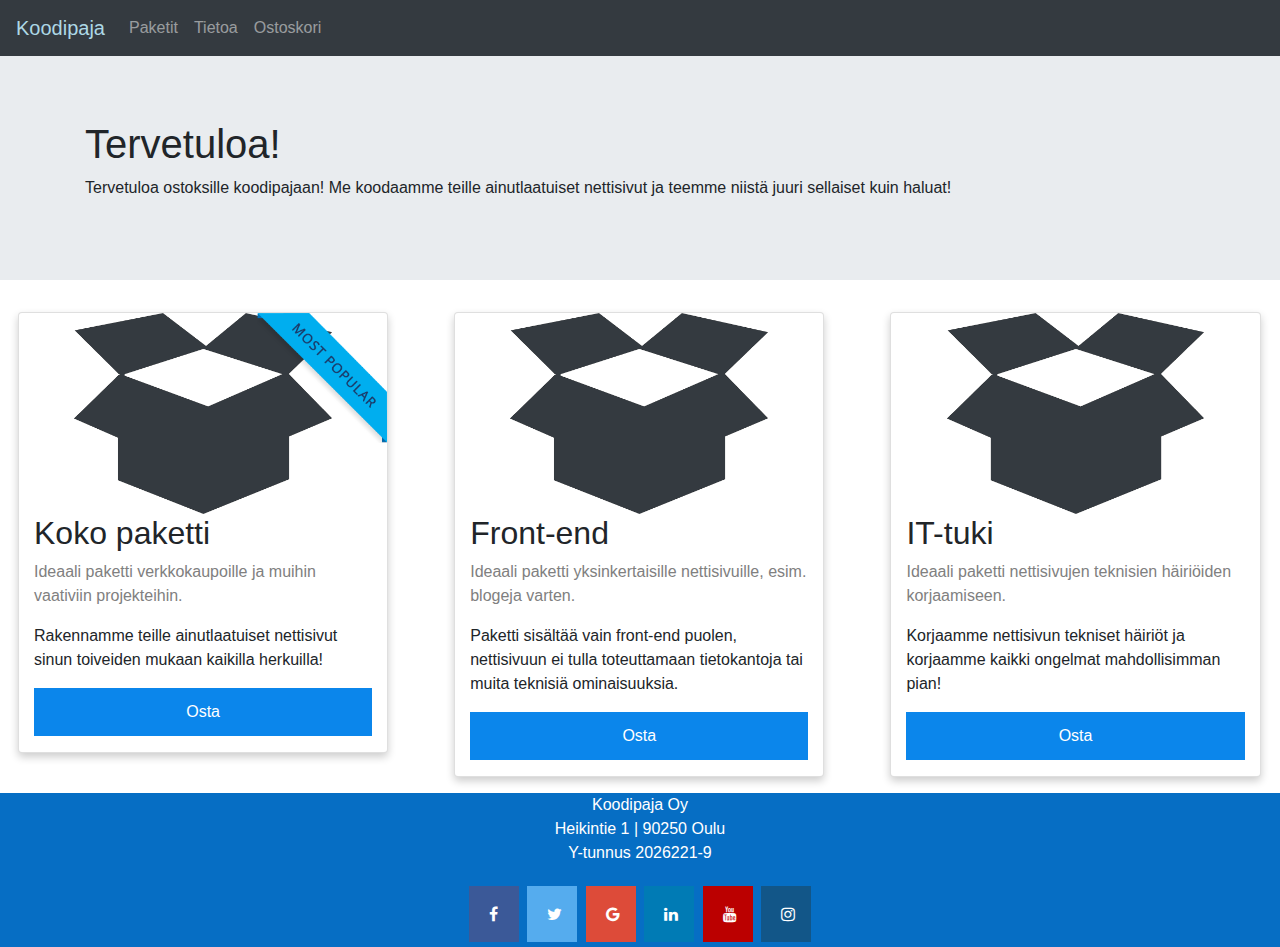
==== koodipaja/index.html @ 2256ec49 "lisätty ostoskori" ====
<!DOCTYPE html>
<html>
<head>
    <meta charset='utf-8'>
    <meta http-equiv='X-UA-Compatible' content='IE=edge'>
    <title>Page Title</title>
    <meta name='viewport' content='width=device-width, initial-scale=1'>
    <link rel='stylesheet' type='text/css' media='screen' href='main.css'>
    <script src='main.js'></script>

    <link rel="stylesheet" href="https://maxcdn.bootstrapcdn.com/bootstrap/4.5.2/css/bootstrap.min.css">
    <script src="https://ajax.googleapis.com/ajax/libs/jquery/3.5.1/jquery.min.js"></script>
    <script src="https://cdnjs.cloudflare.com/ajax/libs/popper.js/1.16.0/umd/popper.min.js"></script>
    <script src="https://maxcdn.bootstrapcdn.com/bootstrap/4.5.2/js/bootstrap.min.js"></script>
    
    <script src="https://ajax.googleapis.com/ajax/libs/jquery/3.5.1/jquery.min.js"></script>
    <script src="https://cdnjs.cloudflare.com/ajax/libs/popper.js/1.16.0/umd/popper.min.js"></script>
    <script src="https://maxcdn.bootstrapcdn.com/bootstrap/4.5.2/js/bootstrap.min.js"></script>

    <link rel="stylesheet" href="https://cdnjs.cloudflare.com/ajax/libs/font-awesome/4.7.0/css/font-awesome.min.css">

</head>
<body>
    <nav class="navbar navbar-expand-md bg-dark navbar-dark">
        <a style="color: lightblue;" class="navbar-brand" href="index.html">Koodipaja</a>
        <button class="navbar-toggler" type="button" data-toggle="collapse" data-target="#collapsibleNavbar">
          <span class="navbar-toggler-icon"></span>
        </button>
        <div class="collapse navbar-collapse" id="collapsibleNavbar">
          <ul class="navbar-nav">
            <li class="nav-item">
              <a class="nav-link" href="paketit.html">Paketit</a>
            </li>
            <li class="nav-item">
              <a class="nav-link" href="tietoa.html">Tietoa</a>
            </li>
            <li class="nav-item">
              <a class="nav-link" href="ostoskori.html">Ostoskori</a>
            </li>
          </ul>
        </div>  
      </nav>
      <div class="alert alert-success" id="success">
        <strong>Onnistui!</strong> Tuote lisättiin ostoskoriin
      </div>
      <div class="jumbotron jumbotron-fluid">
        <div class="container">
          <h1>Tervetuloa!</h1>      
          <p>Tervetuloa ostoksille koodipajaan! Me koodaamme teille ainutlaatuiset nettisivut ja teemme niistä juuri sellaiset kuin haluat!</p>
        </div>
      </div>
      
      <div class="row">
        <div class="column">
          <div class="card" style="margin-left: 25px; margin-right: 25px;" id="box1">
            <img src="./img/most-popular-png-1.png" style="width: 130px; height: 130px; position: absolute; right: 0px; z-index: 1;"> <img src="./img/img_90947.png" style="width:70%; position: relative; margin-left: auto; margin-right: auto;">
            <div class="container">
              <h2>Koko paketti</h2>
              <p class="title">Ideaali paketti verkkokaupoille ja muihin vaativiin projekteihin.</p>
              <p>Rakennamme teille ainutlaatuiset nettisivut sinun toiveiden mukaan kaikilla herkuilla!</p>
              <p><button class="button" id="btn" onclick="buy();">Osta</button></p>
            </div>
          </div>
        </div>
      
        <div class="column">
          <div class="card" style="margin-left: 25px; margin-right: 25px;" id="box1">
            <img src="./img/img_90947.png" style="width:70%; position: relative; margin-left: auto; margin-right: auto;">
            <div class="container">
              <h2>Front-end</h2>
              <p class="title">Ideaali paketti yksinkertaisille nettisivuille, esim. blogeja varten.</p>
              <p>Paketti sisältää vain front-end puolen, nettisivuun ei tulla toteuttamaan tietokantoja tai muita teknisiä ominaisuuksia.</p>
              <p><button class="button" id="btn" onclick="buy();">Osta</button></p>
            </div>
          </div>
        </div>
        
        <div class="column">
          <div class="card" style="margin-left: 25px; margin-right: 25px;" id="box1">
            <img src="./img/img_90947.png" style="width:70%; position: relative; margin-left: auto; margin-right: auto;">
            <div class="container">
              <h2>IT-tuki</h2>
              <p class="title">Ideaali paketti nettisivujen teknisien häiriöiden korjaamiseen.</p>
              <p>Korjaamme nettisivun tekniset häiriöt ja korjaamme kaikki ongelmat mahdollisimman pian!</p>
              <p><button class="button" id="btn" onclick="buy();">Osta</button></p>
            </div>
          </div>
        </div>
      </div>
      </div>
      <footer>
      <div class="footer">
        <p>Koodipaja Oy <br> Heikintie 1 | 90250 Oulu <br> Y-tunnus 2026221-9</p>
        <a href="https://www.facebook.com/" class="fa fa-facebook"></a>
        <a href="https://twitter.com/" class="fa fa-twitter"></a>
        <a href="https://google.com/" class="fa fa-google"></a>
        <a href="https://www.linkedin.com/" class="fa fa-linkedin"></a>
        <a href="https://www.youtube.com/" class="fa fa-youtube"></a>
        <a href="https://www.instagram.com/" class="fa fa-instagram"></a>
      </div>
    </footer>
</body>
</html>
---- koodipaja/main.css ----
html {
    box-sizing: border-box;
  }
  
  body {
      overflow-y: scroll;
      overflow-x: hidden;
  }

  *, *:before, *:after {
    box-sizing: inherit;
  }

  .column {
    float: left;
    width: 33.3%;
    margin-bottom: 16px;
    padding: 0 8px;
  }
  
  @media screen and (max-width: 650px) {
    .column {
      width: 100%;
      display: block;
    }
  }
  
  .card {
    box-shadow: 0 4px 8px 0 rgba(0, 0, 0, 0.2);
  }
  
  .container {
    padding: 0 16px;
  }
  
  .container::after, .row::after {
    content: "";
    clear: both;
    display: table;
  }
  
  .title {
    color: grey;
  }
  
  .button {
    border: none;
    outline: 0;
    display: inline-block;
    padding: 8px;
    color: white;
    background-color: #000;
    text-align: center;
    cursor: pointer;
    width: 100%;
  }
  
  .button:hover {
    background-color: #555;
  }

.footer {
    position: relative;
    left: 0;
    bottom: 0;
    width: 100%;
    background-color: rgb(6, 110, 196);
    color: white;
    text-align: center;
}

#footer1 {
    position: relative;
    background-color: rgb(6, 110, 196);
    color: white;
    text-align: center;
    width: 100%;
    bottom: 0;
    left: 0;
    padding-bottom: 15%;
    margin-top: 15px;
}

#table1 {
    position: relative;
    margin-top: auto;
}

.fa {
    padding: 20px;
    font-size: 30px;
    width: 50px;
    text-align: center;
    text-decoration: none;
    margin: 5px 2px;
  }
  
  .fa:hover {
      opacity: 0.7;
  }
  
  .fa-facebook {
    background: #3B5998;
    color: white;
  }
  
  .fa-twitter {
    background: #55ACEE;
    color: white;
  }
  
  .fa-google {
    background: #dd4b39;
    color: white;
  }
  
  .fa-linkedin {
    background: #007bb5;
    color: white;
  }
  
  .fa-youtube {
    background: #bb0000;
    color: white;
  }
  
  .fa-instagram {
    background: #125688;
    color: white;
  }
  
  .fa-pinterest {
    background: #cb2027;
    color: white;
  }
  
  .fa-snapchat-ghost {
    background: #fffc00;
    color: white;
    text-shadow: -1px 0 black, 0 1px black, 1px 0 black, 0 -1px black;
  }
  
  .fa-skype {
    background: #00aff0;
    color: white;
  }
  
  .fa-android {
    background: #a4c639;
    color: white;
  }
  
  .fa-dribbble {
    background: #ea4c89;
    color: white;
  }
  
  .fa-vimeo {
    background: #45bbff;
    color: white;
  }
  
  .fa-tumblr {
    background: #2c4762;
    color: white;
  }
  
  .fa-vine {
    background: #00b489;
    color: white;
  }
  
  .fa-foursquare {
    background: #45bbff;
    color: white;
  }
  
  .fa-stumbleupon {
    background: #eb4924;
    color: white;
  }
  
  .fa-flickr {
    background: #f40083;
    color: white;
  }
  
  .fa-yahoo {
    background: #430297;
    color: white;
  }
  
  .fa-soundcloud {
    background: #ff5500;
    color: white;
  }
  
  .fa-reddit {
    background: #ff5700;
    color: white;
  }
  
  .fa-rss {
    background: #ff6600;
    color: white;
  }

#btn {
    background-color: rgb(11, 134, 235);
    border: none;
    color: white;
    padding: 12px;
    text-align: center;
    text-decoration: none;
    display: inline-block;
    font-size: 16px;
    transition: 0.3s;

}

#btn:hover {
    cursor: pointer;
    background-color: rgb(6, 110, 196);
}

#box1:hover {
    transition: box-shadow 0.2s ease-in-out;

    box-shadow: 4px 4px 12px 4px rgba(0,0,0,0.3);
}

#success {
    margin-bottom: 0px;
    display: none;
}

#checkoutbox {
  background-color: rgb(6, 110, 196);
}

#checkoutbox:hover {
  background-color: rgb(11, 97, 168);
  box-shadow: 4px 4px 12px 4px rgba(0,0,0,0.3);
}
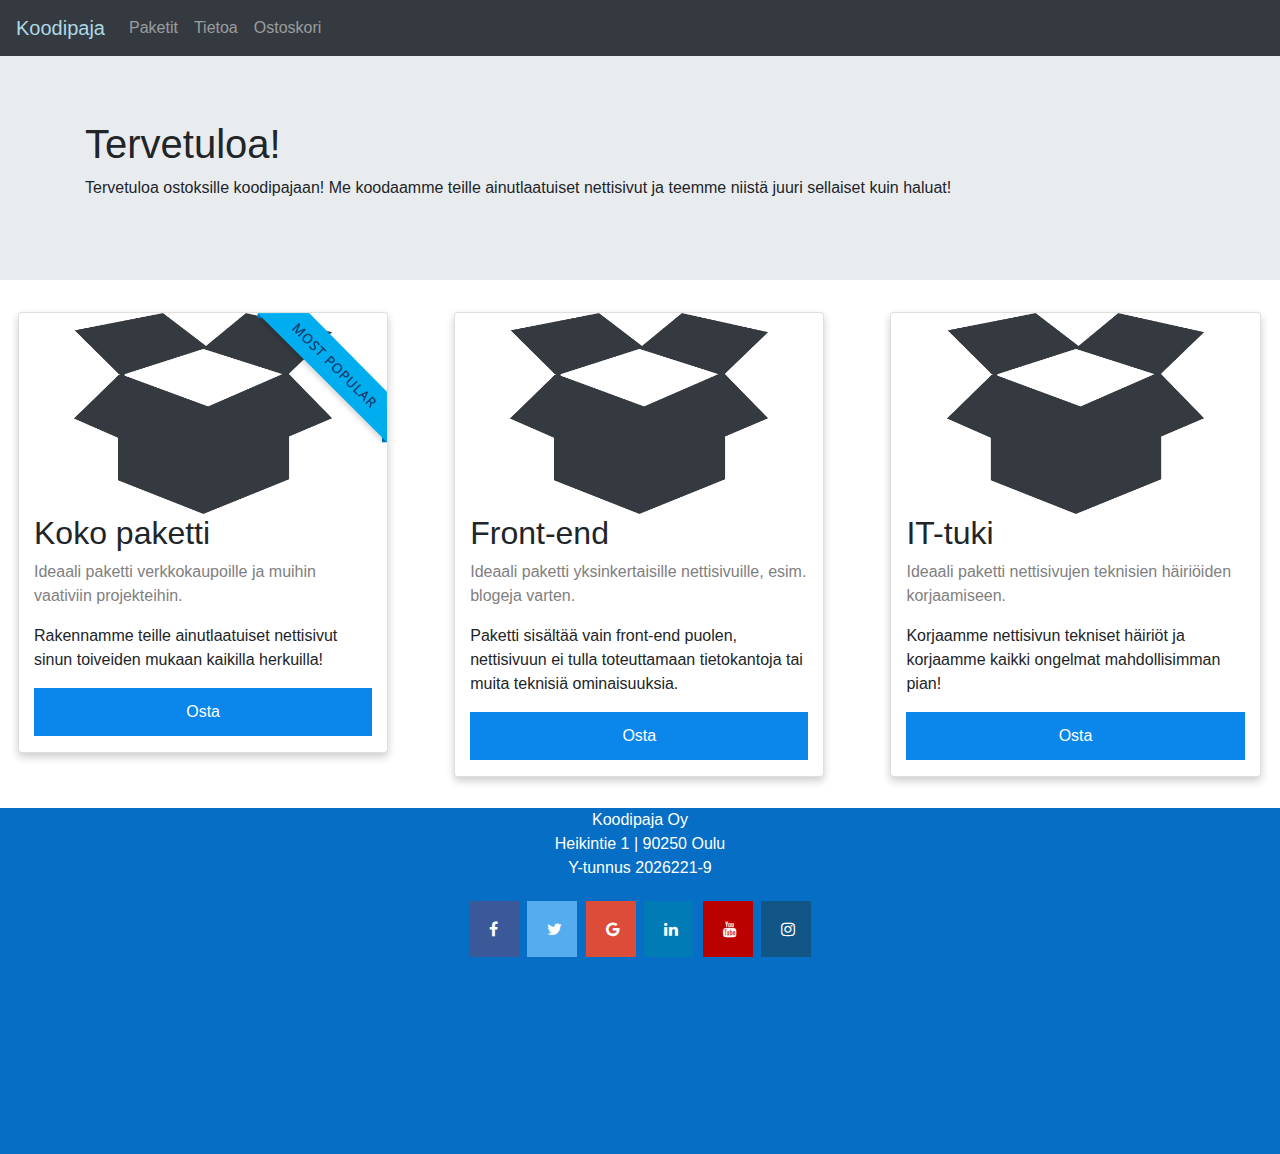
==== commit f6bdb687: "added animations and fixed footer" ====
--- a/koodipaja/index.html
+++ b/koodipaja/index.html
@@ -20,7 +20,7 @@
     <link rel="stylesheet" href="https://cdnjs.cloudflare.com/ajax/libs/font-awesome/4.7.0/css/font-awesome.min.css">
 
 </head>
-<body>
+<body onload="document.getElementById('products').style.opacity = '1'">
     <nav class="navbar navbar-expand-md bg-dark navbar-dark">
         <a style="color: lightblue;" class="navbar-brand" href="index.html">Koodipaja</a>
         <button class="navbar-toggler" type="button" data-toggle="collapse" data-target="#collapsibleNavbar">
@@ -50,7 +50,7 @@
         </div>
       </div>
       
-      <div class="row">
+      <div class="row" id="products">
         <div class="column">
           <div class="card" style="margin-left: 25px; margin-right: 25px;" id="box1">
             <img src="./img/most-popular-png-1.png" style="width: 130px; height: 130px; position: absolute; right: 0px; z-index: 1;"> <img src="./img/img_90947.png" style="width:70%; position: relative; margin-left: auto; margin-right: auto;">
@@ -89,7 +89,7 @@
       </div>
       </div>
       <footer>
-      <div class="footer">
+      <div id="footer1">
         <p>Koodipaja Oy <br> Heikintie 1 | 90250 Oulu <br> Y-tunnus 2026221-9</p>
         <a href="https://www.facebook.com/" class="fa fa-facebook"></a>
         <a href="https://twitter.com/" class="fa fa-twitter"></a>
--- a/koodipaja/main.css
+++ b/koodipaja/main.css
@@ -60,16 +60,6 @@
     background-color: #555;
   }
 
-.footer {
-    position: relative;
-    left: 0;
-    bottom: 0;
-    width: 100%;
-    background-color: rgb(6, 110, 196);
-    color: white;
-    text-align: center;
-}
-
 #footer1 {
     position: relative;
     background-color: rgb(6, 110, 196);
@@ -85,6 +75,9 @@
 #table1 {
     position: relative;
     margin-top: auto;
+    opacity: 0;
+    transition: opacity 0.4s;
+    -webkit-transition: opacity 0.4s;
 }
 
 .fa {
@@ -242,4 +235,22 @@
 #checkoutbox:hover {
   background-color: rgb(11, 97, 168);
   box-shadow: 4px 4px 12px 4px rgba(0,0,0,0.3);
+}
+
+#products {
+  opacity: 0;
+  transition: opacity 0.4s;
+  -webkit-transition: opacity 0.4s;
+}
+
+#images {
+  opacity: 0;
+  transition: opacity 0.4s;
+  -webkit-transition: opacity 0.4s;
+}
+
+#ostoskori {
+  opacity: 0;
+  transition: opacity 0.4s;
+  -webkit-transition: opacity 0.4s;
 }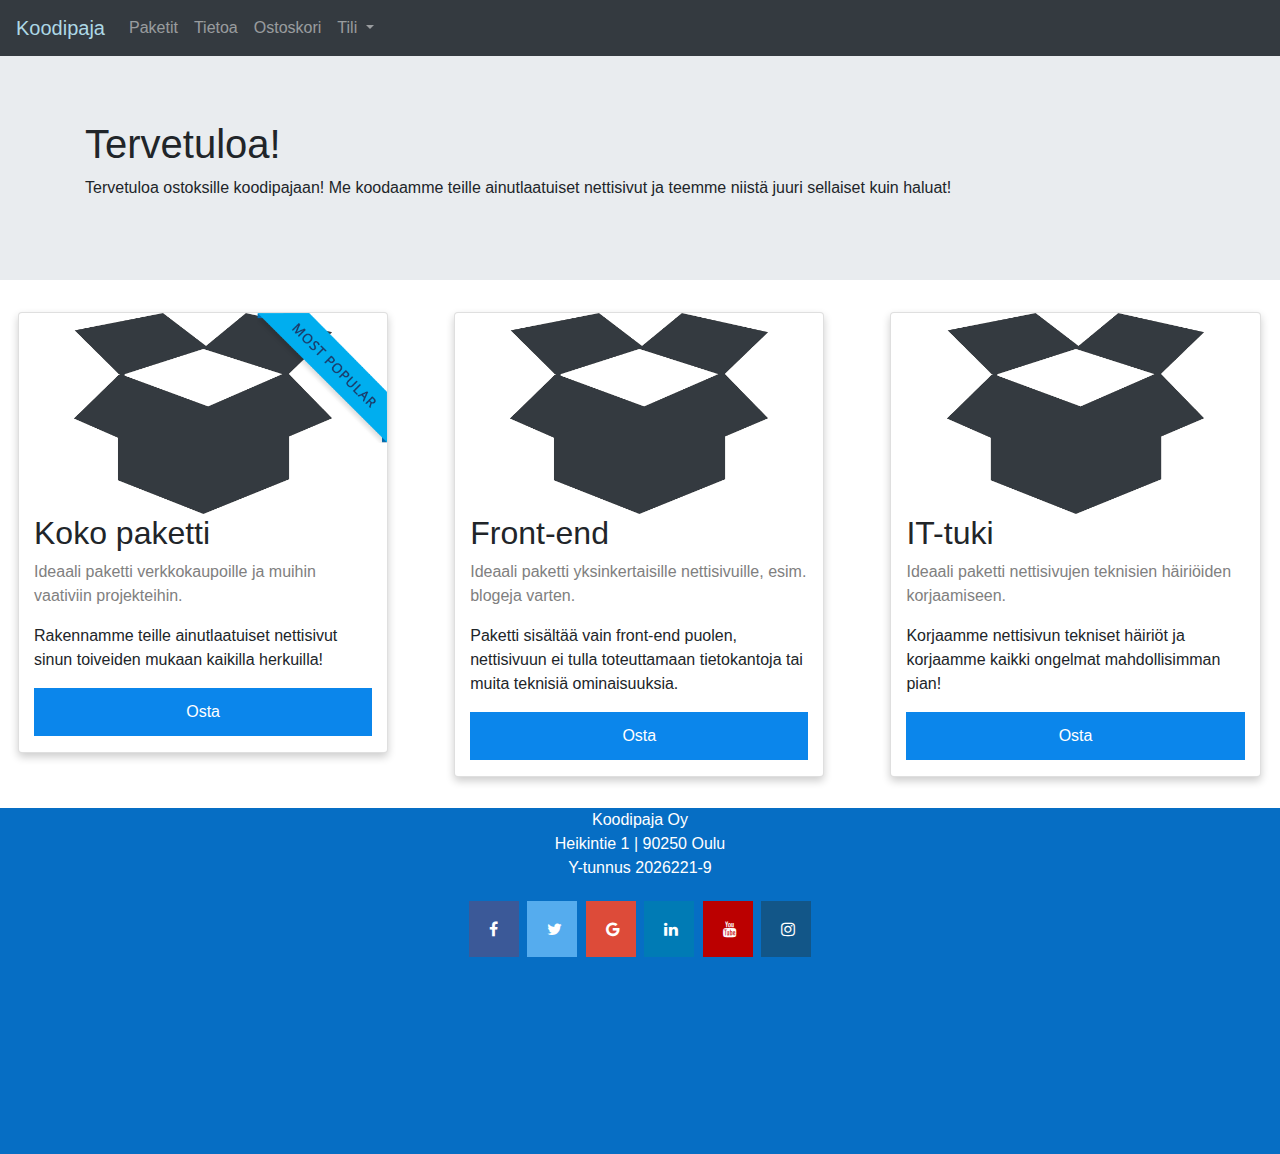
==== commit 128e5462: "added login and register page" ====
--- a/koodipaja/index.html
+++ b/koodipaja/index.html
@@ -3,16 +3,13 @@
 <head>
     <meta charset='utf-8'>
     <meta http-equiv='X-UA-Compatible' content='IE=edge'>
-    <title>Page Title</title>
+    <title>Koodipaja</title>
     <meta name='viewport' content='width=device-width, initial-scale=1'>
     <link rel='stylesheet' type='text/css' media='screen' href='main.css'>
     <script src='main.js'></script>
+    <link rel="icon" type="image/png" href="./img/favicon-16x16.png"/>
 
     <link rel="stylesheet" href="https://maxcdn.bootstrapcdn.com/bootstrap/4.5.2/css/bootstrap.min.css">
-    <script src="https://ajax.googleapis.com/ajax/libs/jquery/3.5.1/jquery.min.js"></script>
-    <script src="https://cdnjs.cloudflare.com/ajax/libs/popper.js/1.16.0/umd/popper.min.js"></script>
-    <script src="https://maxcdn.bootstrapcdn.com/bootstrap/4.5.2/js/bootstrap.min.js"></script>
-    
     <script src="https://ajax.googleapis.com/ajax/libs/jquery/3.5.1/jquery.min.js"></script>
     <script src="https://cdnjs.cloudflare.com/ajax/libs/popper.js/1.16.0/umd/popper.min.js"></script>
     <script src="https://maxcdn.bootstrapcdn.com/bootstrap/4.5.2/js/bootstrap.min.js"></script>
@@ -36,6 +33,15 @@
             </li>
             <li class="nav-item">
               <a class="nav-link" href="ostoskori.html">Ostoskori</a>
+            </li>
+            <li class="nav-item dropdown">
+              <a class="nav-link dropdown-toggle" href="#" id="navbardrop" data-toggle="dropdown">
+                Tili
+              </a>
+              <div class="dropdown-menu" id="dropdown">
+                <a class="dropdown-item" id="tab1" href="login.html">Kirjaudu sisään</a>
+                <a class="dropdown-item" id="tab1" href="register.html">Rekisteröidy</a>
+              </div>
             </li>
           </ul>
         </div>  
--- a/koodipaja/main.css
+++ b/koodipaja/main.css
@@ -253,4 +253,118 @@
   opacity: 0;
   transition: opacity 0.4s;
   -webkit-transition: opacity 0.4s;
+}
+
+#tab1:hover {
+  background-color: lightblue;
+}
+
+/* login page css below */
+
+#logreg-forms{
+  width:412px;
+  margin:10vh auto;
+  background-color:#f3f3f3;
+  box-shadow: 0 1px 3px rgba(0,0,0,0.12), 0 1px 2px rgba(0,0,0,0.24);
+transition: all 0.3s cubic-bezier(.25,.8,.25,1);
+}
+#logreg-forms form {
+  width: 100%;
+  max-width: 410px;
+  padding: 15px;
+  margin: auto;
+}
+#logreg-forms .form-control {
+  position: relative;
+  box-sizing: border-box;
+  height: auto;
+  padding: 10px;
+  font-size: 16px;
+}
+#logreg-forms .form-control:focus { z-index: 2; }
+#logreg-forms .form-signin input[type="email"] {
+  margin-bottom: -1px;
+  border-bottom-right-radius: 0;
+  border-bottom-left-radius: 0;
+}
+#logreg-forms .form-signin input[type="password"] {
+  border-top-left-radius: 0;
+  border-top-right-radius: 0;
+}
+
+#logreg-forms .social-login{
+  width:390px;
+  margin:0 auto;
+  margin-bottom: 14px;
+}
+#logreg-forms .social-btn{
+  font-weight: 100;
+  color:white;
+  width:190px;
+  font-size: 0.9rem;
+}
+
+#logreg-forms a{
+  display: block;
+  padding-top:10px;
+  color:lightseagreen;
+}
+
+#logreg-form .lines{
+  width:200px;
+  border:1px solid red;
+}
+
+
+#logreg-forms button[type="submit"]{ margin-top:10px; }
+
+#logreg-forms .facebook-btn{  background-color:#3C589C; }
+
+#logreg-forms .google-btn{ background-color: #DF4B3B; }
+
+#logreg-forms .form-reset, #logreg-forms .form-signup{ display: none; }
+
+#logreg-forms .form-signup .social-btn{ width:210px; }
+
+#logreg-forms .form-signup input { margin-bottom: 2px;}
+
+.form-signup .social-login{
+  width:210px !important;
+  margin: 0 auto;
+}
+
+/* Mobile */
+
+@media screen and (max-width:500px){
+  #logreg-forms{
+      width:300px;
+  }
+  
+  #logreg-forms  .social-login{
+      width:200px;
+      margin:0 auto;
+      margin-bottom: 10px;
+  }
+  #logreg-forms  .social-btn{
+      font-size: 1.3rem;
+      font-weight: 100;
+      color:white;
+      width:200px;
+      height: 56px;
+      
+  }
+  #logreg-forms .social-btn:nth-child(1){
+      margin-bottom: 5px;
+  }
+  #logreg-forms .social-btn span{
+      display: none;
+  }
+  #logreg-forms  .facebook-btn:after{
+      content:'Facebook';
+  }
+
+  #logreg-forms  .google-btn:after{
+      content:'Google+';
+  }
+  
 }